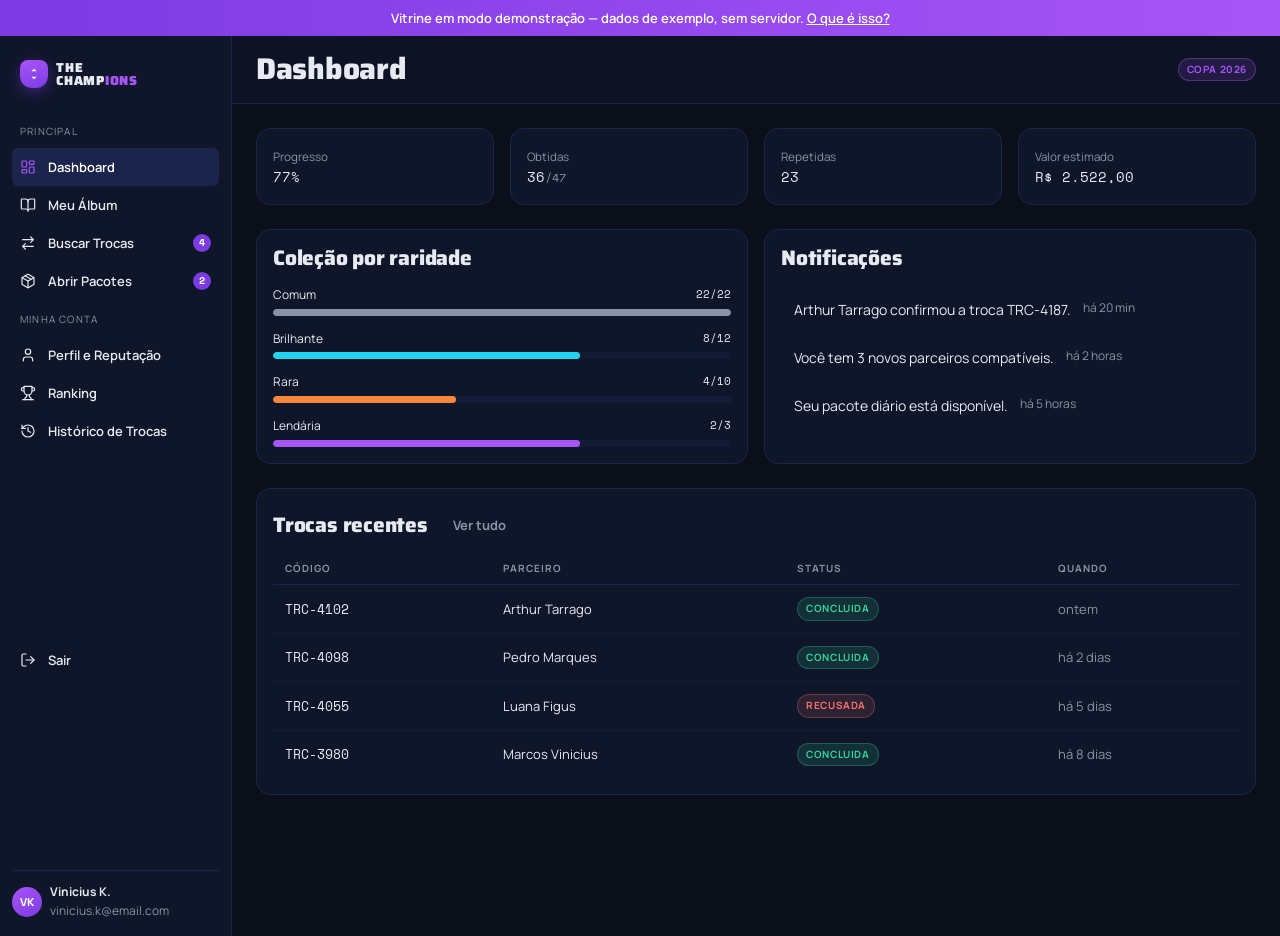
==== src/main/webapp-static/app.html @ b9e7fbf0 "Vitrine estatica para GitHub Pages O GitHub Pages so serve arquivo estatico: nao roda Java nem MySQL" ====
<!doctype html>
<html lang="pt-BR">
<head>
<meta charset="UTF-8">
<meta name="viewport" content="width=device-width, initial-scale=1">
<title>The Champions</title>
<meta name="description" content="Marketplace peer-to-peer de troca de figurinhas da Copa do Mundo 2026.">
<link rel="preconnect" href="https://fonts.googleapis.com">
<link rel="preconnect" href="https://fonts.gstatic.com" crossorigin>
<link href="https://fonts.googleapis.com/css2?family=Saira:wght@700;800;900&family=Manrope:wght@400;600;700;800&family=Space+Mono:wght@400;700&display=swap" rel="stylesheet">
<link rel="stylesheet" href="./assets/css/app.css">
<link rel="icon" href="data:image/svg+xml,<svg xmlns='http://www.w3.org/2000/svg' viewBox='0 0 24 24'><rect width='24' height='24' rx='6' fill='%237C3AE3'/><path d='M12 5l4 4h-8zM12 19l-4-4h8z' fill='white'/></svg>">
<style>
  /* Faixa que avisa que a vitrine roda sem backend. Sai sozinha quando a API responde. */
  .faixa-demo{background:linear-gradient(90deg,#7C3AE3,#A855F7);color:#fff;padding:8px 16px;
    font-size:13px;text-align:center;font-weight:600}
  .faixa-demo a{color:#fff;text-decoration:underline}
  .app.com-faixa{min-height:calc(100vh - 37px)}
</style>
</head>
<body>

<div id="sprite"></div>
<div id="faixa"></div>
<div class="app" id="app"></div>

<script type="module">
import { api } from './assets/js/api.js';
import { carta, escapar, moeda } from './assets/js/components.js';

const raiz = document.getElementById('app');

// ---------------------------------------------------------------- utilidades

const icone = n => `<svg class="icone"><use href="#i-${n}"/></svg>`;

function iniciais(nome) {
  return nome.split(/\s+/).slice(0, 2).map(p => p[0]).join('').toUpperCase();
}

const ROTAS = [
  ['dashboard', 'Dashboard',            'dashboard', 'Principal'],
  ['album',     'Meu Álbum',            'album',     'Principal'],
  ['trocas',    'Buscar Trocas',        'troca',     'Principal'],
  ['pacotes',   'Abrir Pacotes',        'pacote',    'Principal'],
  ['perfil',    'Perfil e Reputação',   'usuario',   'Minha conta'],
  ['ranking',   'Ranking',              'ranking',   'Minha conta'],
  ['historico', 'Histórico de Trocas',  'historico', 'Minha conta']
];

function sidebar(ativa, usuario, contadores) {
  const grupo = titulo => {
    const itens = ROTAS.filter(r => r[3] === titulo).map(([id, rotulo, ic]) => {
      const n = contadores[id];
      return `<a href="#/${id}" class="nav-item ${ativa === id ? 'ativo' : ''}">
                ${icone(ic)} ${rotulo}
                ${n ? `<span class="nav-badge">${n}</span>` : ''}
              </a>`;
    }).join('');
    return `<div class="nav-grupo">${titulo}</div><nav>${itens}</nav>`;
  };

  return `
  <aside class="sidebar">
    <a href="#/dashboard" class="marca" style="text-decoration:none;color:inherit">
      <span class="escudo"><svg class="icone" viewBox="0 0 24 24">
        <path d="M12 4l4 4h-8zM12 20l-4-4h8z" fill="currentColor" stroke="none"/></svg></span>
      <span class="marca-nome">The<br>Champ<span>ions</span></span>
    </a>
    ${grupo('Principal')}
    ${grupo('Minha conta')}
    <div style="margin-top:auto"></div>
    <nav><a href="#/sair" class="nav-item">${icone('sair')} Sair</a></nav>
    <div class="sidebar-rodape">
      <span class="avatar">${iniciais(usuario.nome)}</span>
      <span style="min-width:0">
        <b style="display:block;font-size:12px">${escapar(usuario.nome)}</b>
        <small class="secundario pequeno" style="display:block;white-space:nowrap;overflow:hidden;text-overflow:ellipsis">${escapar(usuario.email)}</small>
      </span>
    </div>
  </aside>`;
}

function topbar(titulo) {
  return `<div class="topbar">
    <div class="topbar-titulo"><h1>${escapar(titulo)}</h1></div>
    <div class="topbar-dir"><span class="tag tag-roxo">Copa 2026</span></div>
  </div>`;
}

/** Monta a moldura (sidebar + topbar) em volta do conteudo da tela. */
async function moldura(rotaAtiva, titulo, corpoHtml) {
  const [usuario, pacotes, matches] = await Promise.all([
    api.usuario(), api.pacotes(), api.matches()
  ]);
  const contadores = {
    pacotes: pacotes.filter(p => p.disponivel).length,
    trocas: matches.length
  };
  raiz.innerHTML = sidebar(rotaAtiva, usuario, contadores)
    + `<main class="conteudo">${topbar(titulo)}<div class="pagina">${corpoHtml}</div></main>`;
}

// -------------------------------------------------------------------- telas

async function telaDashboard() {
  const [resumo, notificacoes, historico] = await Promise.all([
    api.resumo(), api.notificacoes(), api.historico()
  ]);

  const barras = resumo.porRaridade.map(r => `
    <div>
      <div style="display:flex;justify-content:space-between;font-size:12px;margin-bottom:4px">
        <span>${r.raridade.nomeExibicao}</span>
        <span class="mono-min">${r.obtidas}/${r.total}</span>
      </div>
      <div class="barra"><i style="width:0;background:${r.raridade.corHex}"
           data-alvo="${Math.round(r.obtidas / r.total * 100)}%"></i></div>
    </div>`).join('');

  const avisos = notificacoes.map(n => `
    <div class="notificacao">
      <span>${escapar(n.texto)}</span>
      <small class="secundario pequeno">${escapar(n.quando)}</small>
    </div>`).join('');

  const linhas = historico.slice(0, 4).map(t => `
    <tr>
      <td class="mono-min">${escapar(t.codigo)}</td>
      <td>${escapar(t.parceiro)}</td>
      <td><span class="tag ${t.status === 'CONCLUIDA' ? 'tag-sucesso' : 'tag-erro'}">${escapar(t.status)}</span></td>
      <td class="secundario">${escapar(t.quando)}</td>
    </tr>`).join('');

  await moldura('dashboard', 'Dashboard', `
    <div class="grade grade-4">
      <div class="card"><small class="secundario">Progresso</small>
        <div class="num percentual">${resumo.percentual}%</div></div>
      <div class="card"><small class="secundario">Obtidas</small>
        <div class="num">${resumo.obtidas}<small class="secundario">/${resumo.total}</small></div></div>
      <div class="card"><small class="secundario">Repetidas</small>
        <div class="num">${resumo.repetidas}</div></div>
      <div class="card"><small class="secundario">Valor estimado</small>
        <div class="num">${moeda(resumo.valorEstimado)}</div></div>
    </div>

    <div class="grade grade-2" style="margin-top:24px">
      <section class="card">
        <div class="card-cabecalho"><h2>Coleção por raridade</h2></div>
        <div class="quebra-raridade" style="display:grid;gap:14px">${barras}</div>
      </section>
      <section class="card">
        <div class="card-cabecalho"><h2>Notificações</h2></div>
        ${avisos}
      </section>
    </div>

    <section class="card" style="margin-top:24px">
      <div class="card-cabecalho"><h2>Trocas recentes</h2>
        <a href="#/historico" class="btn btn-fantasma">Ver tudo</a></div>
      <div class="rolagem-x">
        <table class="tabela">
          <thead><tr><th>Código</th><th>Parceiro</th><th>Status</th><th>Quando</th></tr></thead>
          <tbody>${linhas}</tbody>
        </table>
      </div>
    </section>`);

  // Anima as barras depois da pintura, senao a transicao nao dispara.
  requestAnimationFrame(() => {
    document.querySelectorAll('.barra > i').forEach(b => b.style.width = b.dataset.alvo);
  });
}

async function telaAlbum(filtros) {
  const lista = await api.album(filtros);
  const todas = await api.album({});

  const selecoes = [...new Set(todas.map(f => f.siglaSelecao))];
  const filtroLink = (chave, valor, rotulo) => {
    const f = { ...filtros };
    if (valor === null) delete f[chave]; else f[chave] = valor;
    const ativo = (filtros[chave] || null) === valor;
    const qs = new URLSearchParams(f).toString();
    return `<a href="#/album${qs ? '?' + qs : ''}" class="filtro ${ativo ? 'ativo' : ''}">${rotulo}</a>`;
  };

  const cartas = lista.length
    ? lista.map(f => carta(f, { mostrarStatus: true })).join('')
    : `<p class="vazio">Nenhuma figurinha com esse filtro.</p>`;

  await moldura('album', 'Meu Álbum', `
    <div class="filtros">
      ${filtroLink('status', null, 'Todas')}
      ${filtroLink('status', 'obtidas', 'Obtidas')}
      ${filtroLink('status', 'faltantes', 'Faltantes')}
      ${filtroLink('status', 'repetidas', 'Repetidas')}
    </div>
    <div class="filtros" style="margin-top:8px">
      ${filtroLink('selecao', null, 'Todas as seleções')}
      ${selecoes.map(s => filtroLink('selecao', s, s)).join('')}
    </div>
    <p class="secundario pequeno" style="margin:16px 0">${lista.length} figurinha(s)</p>
    <div class="grade-figurinhas">${cartas}</div>`);
}

async function telaPacotes() {
  const pacotes = await api.pacotes();

  const cards = pacotes.map(p => `
    <div class="pacote-card ${p.disponivel ? '' : 'apenas-leitor'}">
      <div class="deck">${icone('pacote')}</div>
      <h3>${escapar(p.nome)}</h3>
      <p class="secundario pequeno">${escapar(p.descricao)}</p>
      ${p.disponivel
        ? `<button class="btn btn-primario btn-bloco" data-abrir="${p.id}">Abrir pacote</button>`
        : `<button class="btn btn-secundario btn-bloco" disabled>Indisponível</button>`}
    </div>`).join('');

  await moldura('pacotes', 'Abrir Pacotes', `
    <div id="revelacao"></div>
    <div class="grade grade-3">${cards}</div>`);

  raiz.querySelectorAll('[data-abrir]').forEach(botao => {
    botao.addEventListener('click', async () => {
      const cartas = await api.abrirPacote(botao.dataset.abrir);
      const alvo = document.getElementById('revelacao');
      alvo.innerHTML = `
        <section class="card" style="margin-bottom:24px">
          <div class="card-cabecalho"><h2>Seu pacote</h2></div>
          <div class="revelacao">
            ${cartas.map(f => `<div class="carta-flip">${carta(f, {
                etiqueta: f.novaNoAlbum ? 'NOVA' : ''
              })}</div>`).join('')}
          </div>
        </section>`;
      alvo.scrollIntoView({ behavior: 'smooth', block: 'start' });
      // Vira uma carta a cada 320ms, igual ao revelacao.js do backend.
      alvo.querySelectorAll('.carta-flip').forEach((c, i) => {
        setTimeout(() => c.classList.add('virada'), 320 * (i + 1));
      });
    });
  });
}

async function telaTrocas() {
  const matches = await api.matches();

  const cards = matches.map(m => `
    <article class="match">
      <div class="card-cabecalho">
        <div>
          <b>${escapar(m.nome)}</b>
          <small class="secundario pequeno" style="display:block">
            ${icone('ranking')} reputação ${m.reputacao.toFixed(1)}
          </small>
        </div>
        <span class="tag ${m.qualidade === 'Troca justa' ? 'tag-sucesso' : 'tag-aviso'}">${escapar(m.qualidade)}</span>
      </div>
      <div class="troca-lados">
        <div>
          <small class="secundario">Você recebe</small>
          <div class="grade-figurinhas">${m.recebo.map(f => carta(f)).join('')}</div>
        </div>
        <div>
          <small class="secundario">Você envia</small>
          <div class="grade-figurinhas">${m.envio.map(f => carta(f)).join('')}</div>
        </div>
      </div>
      <a href="#/troca?codigo=${m.codigo}" class="btn btn-primario btn-bloco">Abrir negociação ${escapar(m.codigo)}</a>
    </article>`).join('');

  await moldura('trocas', 'Buscar Trocas', matches.length
    ? `<p class="secundario pequeno" style="margin-bottom:16px">${matches.length} parceiro(s) compatível(is)</p>
       <div class="grade-lista">${cards}</div>`
    : `<p class="vazio">Nenhum parceiro compatível no momento.</p>`);
}

async function telaNegociacao(codigo) {
  const matches = await api.matches();
  const m = matches.find(x => x.codigo === codigo) || matches[0];
  if (!m) { location.hash = '#/trocas'; return; }

  const etapas = ['Proposta', 'Você confirma', 'Parceiro confirma', 'Concluída'];

  await moldura('trocas', `Negociação ${m.codigo}`, `
    <div id="aviso"></div>
    <div class="stepper">
      ${etapas.map((e, i) => `<div class="etapa ${i === 0 ? 'feita' : ''}" data-etapa="${i}">
          <span class="num">${i + 1}</span> ${e}</div>`).join('')}
    </div>
    <div class="negociacao" style="margin-top:24px">
      <section class="card">
        <div class="card-cabecalho"><h2>Você recebe</h2></div>
        <div class="grade-figurinhas">${m.recebo.map(f => carta(f)).join('')}</div>
      </section>
      <section class="card" style="text-align:center">
        <div class="card-cabecalho"><h2>Resumo</h2></div>
        <p class="secundario pequeno">Parceiro</p>
        <b>${escapar(m.nome)}</b>
        <p class="secundario pequeno" style="margin-top:12px">Avaliação da troca</p>
        <span class="tag ${m.qualidade === 'Troca justa' ? 'tag-sucesso' : 'tag-aviso'}">${escapar(m.qualidade)}</span>
        <p class="secundario pequeno" style="margin-top:16px">O parceiro já confirmou.</p>
        <button class="btn btn-sucesso btn-bloco" id="confirmar" style="margin-top:8px">Confirmar troca</button>
      </section>
      <section class="card">
        <div class="card-cabecalho"><h2>Você envia</h2></div>
        <div class="grade-figurinhas">${m.envio.map(f => carta(f)).join('')}</div>
      </section>
    </div>`);

  document.getElementById('confirmar').addEventListener('click', async e => {
    await api.confirmarTroca(m.codigo);
    document.querySelectorAll('.etapa').forEach(el => el.classList.add('feita'));
    document.getElementById('aviso').innerHTML =
      `<div class="alerta alerta-sucesso">Troca ${escapar(m.codigo)} concluída com sucesso.</div>`;
    e.target.disabled = true;
    e.target.textContent = 'Troca concluída';
    window.scrollTo({ top: 0, behavior: 'smooth' });
  });
}

async function telaPerfil() {
  const [usuario, resumo] = await Promise.all([api.usuario(), api.resumo()]);
  const raras = (await api.album({}))
    .filter(f => f.quantidade > 0 && f.raridade.ordem >= 3)
    .slice(0, 6);

  await moldura('perfil', 'Perfil e Reputação', `
    <div class="grade-perfil">
      <section class="card" style="text-align:center">
        <span class="avatar-g">${iniciais(usuario.nome)}</span>
        <h2 style="margin-top:12px">${escapar(usuario.nome)}</h2>
        <p class="secundario pequeno">${escapar(usuario.email)}</p>
        <p style="margin-top:12px"><span class="tag tag-sucesso">Reputação ${usuario.reputacao.toFixed(1)}</span></p>
      </section>
      <section class="card">
        <div class="card-cabecalho"><h2>Resumo da coleção</h2></div>
        <div class="grade grade-2">
          <div><small class="secundario">Progresso</small><div class="num">${resumo.percentual}%</div></div>
          <div><small class="secundario">Obtidas</small><div class="num">${resumo.obtidas}</div></div>
          <div><small class="secundario">Faltantes</small><div class="num">${resumo.faltantes}</div></div>
          <div><small class="secundario">Repetidas</small><div class="num">${resumo.repetidas}</div></div>
        </div>
      </section>
    </div>
    <section class="card" style="margin-top:24px">
      <div class="card-cabecalho"><h2>Suas figurinhas mais raras</h2></div>
      ${raras.length
        ? `<div class="grade-figurinhas">${raras.map(f => carta(f, { mostrarStatus: true })).join('')}</div>`
        : `<p class="vazio">Você ainda não tem figurinhas raras.</p>`}
    </section>`);
}

async function telaRanking() {
  const ranking = await api.ranking();
  const linhas = ranking.map(r => `
    <tr>
      <td class="mono-min">${r.posicao}º</td>
      <td>${escapar(r.nome)}</td>
      <td>${r.figurinhas}</td>
      <td>${r.trocas}</td>
      <td><span class="tag tag-sucesso">${r.reputacao.toFixed(1)}</span></td>
    </tr>`).join('');

  await moldura('ranking', 'Ranking', `
    <section class="card">
      <div class="card-cabecalho"><h2>Melhores colecionadores</h2></div>
      <div class="rolagem-x">
        <table class="tabela">
          <thead><tr><th>#</th><th>Colecionador</th><th>Figurinhas</th><th>Trocas</th><th>Reputação</th></tr></thead>
          <tbody>${linhas}</tbody>
        </table>
      </div>
    </section>`);
}

async function telaHistorico() {
  const historico = await api.historico();
  const linhas = historico.map(t => `
    <tr>
      <td class="mono-min">${escapar(t.codigo)}</td>
      <td>${escapar(t.parceiro)}</td>
      <td><span class="tag ${t.status === 'CONCLUIDA' ? 'tag-sucesso' : 'tag-erro'}">${escapar(t.status)}</span></td>
      <td>${t.recebidas}</td>
      <td>${t.enviadas}</td>
      <td class="secundario">${escapar(t.quando)}</td>
    </tr>`).join('');

  await moldura('historico', 'Histórico de Trocas', `
    <section class="card">
      <div class="card-cabecalho"><h2>Todas as negociações</h2></div>
      <div class="rolagem-x">
        <table class="tabela">
          <thead><tr><th>Código</th><th>Parceiro</th><th>Status</th><th>Recebidas</th><th>Enviadas</th><th>Quando</th></tr></thead>
          <tbody>${linhas}</tbody>
        </table>
      </div>
    </section>`);
}

// ------------------------------------------------------------------ roteador

const TELAS = {
  dashboard: telaDashboard,
  album:     telaAlbum,
  pacotes:   telaPacotes,
  trocas:    telaTrocas,
  troca:     telaNegociacao,
  perfil:    telaPerfil,
  ranking:   telaRanking,
  historico: telaHistorico
};

async function rotear() {
  const bruto = (location.hash || '#/dashboard').slice(2);
  const [nome, query] = bruto.split('?');
  const params = Object.fromEntries(new URLSearchParams(query || ''));

  if (nome === 'sair') { api.sair(); location.href = './index.html'; return; }

  const tela = TELAS[nome] || telaDashboard;
  try {
    if (nome === 'album')      await tela(params);
    else if (nome === 'troca') await tela(params.codigo);
    else                       await tela();
    window.scrollTo(0, 0);
  } catch (erro) {
    raiz.innerHTML = `<main class="conteudo"><div class="pagina">
      <div class="alerta alerta-erro">Falha ao carregar: ${escapar(erro.message)}</div>
      <a href="#/dashboard" class="btn btn-primario">Voltar ao dashboard</a>
    </div></main>`;
  }
}

// ---------------------------------------------------------------------- boot

(async () => {
  document.getElementById('sprite').innerHTML =
    await fetch('./assets/icones.svg').then(r => r.text());

  await api.sondar();

  if (api.modoDemo) {
    document.getElementById('faixa').innerHTML =
      `<div class="faixa-demo">Vitrine em modo demonstração — dados de exemplo,
       sem servidor. <a href="./index.html">O que é isso?</a></div>`;
    document.getElementById('app').classList.add('com-faixa');
  }

  window.addEventListener('hashchange', rotear);
  await rotear();
})();
</script>
</body>
</html>
---- src/main/webapp-static/assets/css/app.css ----
/* =========================================================================
   THE CHAMPIONS — folha de estilo unica
   Identidade visual definida na Etapa 2 (Guia da Marca V1).
   Ordem: tokens -> base -> layout -> componentes -> telas -> animacao -> responsivo
   ========================================================================= */

/* -------------------------------------------------------------------------
   1. TOKENS
   ------------------------------------------------------------------------- */
:root {
  /* Paleta de marca */
  --azul-950: #0B0F1A;
  --azul-900: #0F1629;
  --azul-850: #131C36;
  --azul-800: #1B244A;
  --azul-700: #243462;
  --roxo-600: #7C3AE3;
  --roxo-400: #A855F7;
  --papel:    #E8EAF2;
  --cinza-400:#8A93A6;
  --sucesso:  #34D399;
  --erro:     #F87171;
  --aviso:    #FBBF24;

  /* Raridade — a cor da moldura comunica o valor sem depender de texto */
  --r-comum:     #8A93A8;
  --r-brilhante: #22D3EE;
  --r-rara:      #F5883D;
  --r-lendaria:  #A855F7;

  /* Escala de espacamento: 4 / 8 / 12 / 16 / 24 / 32 */
  --e1: 4px;  --e2: 8px;  --e3: 12px;
  --e4: 16px; --e6: 24px; --e8: 32px;

  --raio-sm: 6px;
  --raio:    10px;
  --raio-lg: 14px;

  --sombra-card: 0 1px 2px rgba(0,0,0,.4), 0 8px 24px rgba(0,0,0,.28);
  --sombra-alta: 0 4px 8px rgba(0,0,0,.45), 0 16px 40px rgba(0,0,0,.35);

  --transicao: 180ms cubic-bezier(.4, 0, .2, 1);

  --larg-sidebar: 232px;
}

/* -------------------------------------------------------------------------
   2. BASE
   ------------------------------------------------------------------------- */
*, *::before, *::after { box-sizing: border-box; }

html, body { height: 100%; }

body {
  margin: 0;
  background: var(--azul-950);
  color: var(--papel);
  font-family: 'Manrope', system-ui, -apple-system, 'Segoe UI', sans-serif;
  font-size: 14px;
  line-height: 1.55;
  -webkit-font-smoothing: antialiased;
}

h1, h2, h3, h4 {
  font-family: 'Saira', system-ui, sans-serif;
  font-weight: 800;
  letter-spacing: -0.01em;
  margin: 0;
  line-height: 1.15;
}
h1 { font-size: 30px; }
h2 { font-size: 21px; }
h3 { font-size: 16px; }

p { margin: 0 0 var(--e3); }

a { color: var(--roxo-400); text-decoration: none; }
a:hover { text-decoration: underline; }

/* Numeros sempre em fonte tabular: contadores nao "dancam" ao atualizar */
.num {
  font-family: 'Space Mono', ui-monospace, monospace;
  font-variant-numeric: tabular-nums;
}

.secundario { color: var(--cinza-400); }
.pequeno    { font-size: 12px; }
.mono-min   { font-family: 'Space Mono', monospace; font-size: 11px; }

/* Acessibilidade: foco de teclado sempre visivel */
:focus-visible {
  outline: 2px solid var(--roxo-400);
  outline-offset: 2px;
  border-radius: var(--raio-sm);
}

.apenas-leitor {
  position: absolute; width: 1px; height: 1px;
  overflow: hidden; clip: rect(0 0 0 0); white-space: nowrap;
}

svg.icone {
  width: 16px; height: 16px;
  stroke: currentColor; fill: none;
  stroke-width: 1.8; stroke-linecap: round; stroke-linejoin: round;
  flex: 0 0 auto;
}
svg.icone-g { width: 20px; height: 20px; }

/* -------------------------------------------------------------------------
   3. LAYOUT DA APLICACAO (sidebar + conteudo)
   ------------------------------------------------------------------------- */
.app {
  display: grid;
  grid-template-columns: var(--larg-sidebar) 1fr;
  min-height: 100vh;
}

.sidebar {
  background: var(--azul-900);
  border-right: 1px solid var(--azul-800);
  display: flex;
  flex-direction: column;
  padding: var(--e4) var(--e3);
  position: sticky;
  top: 0;
  height: 100vh;
}

.marca {
  display: flex; align-items: center; gap: var(--e2);
  padding: var(--e2) var(--e2) var(--e6);
}
.marca-nome {
  font-family: 'Saira', sans-serif;
  font-weight: 900; font-size: 13px;
  letter-spacing: .06em; line-height: 1.05;
  text-transform: uppercase;
}
.marca-nome span { color: var(--roxo-400); }

.escudo {
  width: 28px; height: 28px;
  background: linear-gradient(160deg, var(--roxo-400), var(--roxo-600));
  border-radius: 8px 8px 12px 12px;
  display: grid; place-items: center;
  color: #fff;
  box-shadow: 0 4px 14px rgba(124,58,227,.4);
}

.nav-grupo {
  font-size: 10px; letter-spacing: .12em; text-transform: uppercase;
  color: var(--cinza-400); padding: var(--e3) var(--e2) var(--e2);
}

.nav-item {
  display: flex; align-items: center; gap: var(--e3);
  padding: 9px var(--e2);
  border-radius: var(--raio-sm);
  color: var(--papel);
  font-weight: 600; font-size: 13px;
  transition: background var(--transicao), color var(--transicao);
}
.nav-item:hover { background: var(--azul-850); text-decoration: none; }
.nav-item.ativo { background: var(--azul-800); color: #fff; }
.nav-item.ativo svg { color: var(--roxo-400); }

.nav-badge {
  margin-left: auto;
  background: var(--roxo-600); color: #fff;
  font-family: 'Space Mono', monospace; font-size: 10px;
  padding: 1px 6px; border-radius: 20px;
}
.nav-badge.neutro { background: var(--azul-700); color: var(--papel); }

.sidebar-rodape {
  margin-top: auto;
  border-top: 1px solid var(--azul-800);
  padding-top: var(--e3);
  display: flex; align-items: center; gap: var(--e2);
}

.conteudo { display: flex; flex-direction: column; min-width: 0; }

.topbar {
  display: flex; align-items: center; gap: var(--e4);
  padding: var(--e4) var(--e6);
  border-bottom: 1px solid var(--azul-800);
  background: rgba(15,22,41,.72);
  backdrop-filter: blur(8px);
  position: sticky; top: 0; z-index: 20;
}

.breadcrumb {
  font-size: 11px; color: var(--cinza-400);
  display: flex; gap: var(--e2); align-items: center;
}
.breadcrumb a { color: var(--cinza-400); }
.breadcrumb .atual { color: var(--papel); }

.topbar-titulo { font-family: 'Saira', sans-serif; font-weight: 800; font-size: 17px; }

.topbar-dir { margin-left: auto; display: flex; align-items: center; gap: var(--e3); }

.busca {
  display: flex; align-items: center; gap: var(--e2);
  background: var(--azul-850);
  border: 1px solid var(--azul-800);
  border-radius: 20px;
  padding: 6px var(--e3);
  color: var(--cinza-400);
  min-width: 250px;
}
.busca input {
  background: none; border: 0; outline: none;
  color: var(--papel); font: inherit; font-size: 12px; width: 100%;
}
.busca input::placeholder { color: var(--cinza-400); }

.sino { position: relative; color: var(--papel); display: grid; place-items: center; }
.sino .ponto {
  position: absolute; top: -1px; right: -1px;
  width: 7px; height: 7px; border-radius: 50%;
  background: var(--erro); border: 1.5px solid var(--azul-900);
}

.pagina { padding: var(--e6); flex: 1; }

.rodape {
  border-top: 1px solid var(--azul-800);
  padding: var(--e4) var(--e6);
  display: flex; flex-wrap: wrap; gap: var(--e4);
  font-size: 11px; color: var(--cinza-400);
}
.rodape .dir { margin-left: auto; display: flex; gap: var(--e4); }

/* -------------------------------------------------------------------------
   4. COMPONENTES
   ------------------------------------------------------------------------- */
.card {
  background: var(--azul-900);
  border: 1px solid var(--azul-800);
  border-radius: var(--raio-lg);
  padding: var(--e4);
}

.card-cabecalho {
  display: flex; align-items: center; gap: var(--e2);
  margin-bottom: var(--e4);
}
.card-cabecalho h3 { flex: 1; }

/* As grades sao classes (e nao style inline) de proposito: estilo inline
   ganha do @media, e a tela deixaria de colapsar no celular. */
.grade { display: grid; gap: var(--e4); }
.grade-2 { grid-template-columns: 1fr 1fr; }
.grade-3 { grid-template-columns: repeat(3, 1fr); }
.grade-4 { grid-template-columns: repeat(4, 1fr); }

.grade-painel  { grid-template-columns: 1.35fr 1fr; }   /* dashboard */
.grade-lista   { grid-template-columns: 300px 1fr; }    /* pacotes */
.grade-filtros { grid-template-columns: 1fr 250px; }    /* buscar trocas */
.grade-perfil  { grid-template-columns: 320px 1fr; }    /* perfil */

/* Tabela larga rola dentro do proprio cartao, nunca empurra a pagina. */
.rolagem-x { overflow-x: auto; max-width: 100%; -webkit-overflow-scrolling: touch; }

/* Item de grid tem min-width:auto: ele cresce ate caber o conteudo e estoura
   a pagina, em vez de deixar o filho rolar. Zerar isso e o que faz o
   .rolagem-x das tabelas realmente funcionar. */
.grade > *,
.album > *,
.negociacao > *,
.tela-acesso > * { min-width: 0; }

/* Botoes */
.btn {
  display: inline-flex; align-items: center; justify-content: center;
  gap: var(--e2);
  font-family: 'Manrope', sans-serif; font-weight: 700; font-size: 13px;
  padding: 9px var(--e4);
  border-radius: var(--raio-sm);
  border: 1px solid transparent;
  cursor: pointer;
  transition: transform var(--transicao), box-shadow var(--transicao),
              background var(--transicao), border-color var(--transicao);
  text-decoration: none;
}
.btn:hover { text-decoration: none; }

.btn-primario {
  background: linear-gradient(135deg, var(--roxo-600), #6D28D9);
  color: #fff;
  box-shadow: 0 4px 16px rgba(124,58,227,.32);
}
.btn-primario:hover { transform: translateY(-2px); box-shadow: 0 8px 22px rgba(124,58,227,.45); }

.btn-secundario {
  background: var(--azul-850);
  border-color: var(--azul-700);
  color: var(--papel);
}
.btn-secundario:hover { background: var(--azul-800); transform: translateY(-2px); }

.btn-fantasma { background: none; color: var(--cinza-400); }
.btn-fantasma:hover { color: var(--papel); }

.btn-sucesso {
  background: linear-gradient(135deg, #34D399, #10B981);
  color: #06281D;
  box-shadow: 0 4px 16px rgba(52,211,153,.28);
}
.btn-sucesso:hover { transform: translateY(-2px); box-shadow: 0 8px 22px rgba(52,211,153,.4); }

.btn-perigo { background: none; color: var(--erro); }
.btn-perigo:hover { background: rgba(248,113,113,.1); }

.btn[disabled], .btn.desabilitado {
  opacity: .5; cursor: not-allowed; transform: none !important; box-shadow: none;
}

.btn-bloco { width: 100%; }

/* Etiquetas / chips */
.tag {
  display: inline-flex; align-items: center; gap: var(--e1);
  font-size: 10px; font-weight: 700; letter-spacing: .06em;
  text-transform: uppercase;
  padding: 3px 8px; border-radius: 20px;
  border: 1px solid transparent;
}
.tag-sucesso  { background: rgba(52,211,153,.13); color: var(--sucesso); border-color: rgba(52,211,153,.3); }
.tag-aviso    { background: rgba(251,191,36,.13); color: var(--aviso);   border-color: rgba(251,191,36,.3); }
.tag-erro     { background: rgba(248,113,113,.13); color: var(--erro);   border-color: rgba(248,113,113,.3); }
.tag-roxo     { background: rgba(168,85,247,.15); color: var(--roxo-400); border-color: rgba(168,85,247,.35); }
.tag-neutro   { background: var(--azul-850); color: var(--cinza-400); border-color: var(--azul-700); }

.tag-comum     { background: rgba(138,147,168,.13); color: var(--r-comum);     border-color: rgba(138,147,168,.3); }
.tag-brilhante { background: rgba(34,211,238,.13);  color: var(--r-brilhante); border-color: rgba(34,211,238,.32); }
.tag-rara      { background: rgba(245,136,61,.13);  color: var(--r-rara);      border-color: rgba(245,136,61,.32); }
.tag-lendaria  { background: rgba(168,85,247,.15);  color: var(--r-lendaria);  border-color: rgba(168,85,247,.35); }

/* Avatar */
.avatar {
  width: 30px; height: 30px; border-radius: 50%;
  display: grid; place-items: center;
  background: linear-gradient(150deg, var(--roxo-400), var(--roxo-600));
  color: #fff; font-size: 11px; font-weight: 800;
  letter-spacing: .02em; flex: 0 0 auto;
}
.avatar-g { width: 38px; height: 38px; font-size: 13px; }

/* Barra de progresso */
.barra {
  height: 7px; background: var(--azul-850);
  border-radius: 20px; overflow: hidden;
}
.barra > i {
  display: block; height: 100%;
  background: linear-gradient(90deg, var(--roxo-600), var(--roxo-400));
  border-radius: 20px;
  width: 0;
  transition: width 900ms cubic-bezier(.22,.8,.3,1);
}
.barra.fina { height: 4px; }

/* Tabela */
.tabela { width: 100%; border-collapse: collapse; }
.tabela th {
  text-align: left; font-size: 10px; letter-spacing: .1em;
  text-transform: uppercase; color: var(--cinza-400);
  font-weight: 700; padding: 0 var(--e3) var(--e2);
  border-bottom: 1px solid var(--azul-800);
}
.tabela td { padding: var(--e3); border-bottom: 1px solid rgba(27,36,74,.55); font-size: 13px; }
.tabela tbody tr { transition: background var(--transicao); }
.tabela tbody tr:hover { background: rgba(27,36,74,.32); }
.tabela tbody tr:last-child td { border-bottom: 0; }

/* Alertas */
.alerta {
  display: flex; gap: var(--e3); align-items: flex-start;
  padding: var(--e3) var(--e4);
  border-radius: var(--raio);
  border: 1px solid;
  font-size: 13px;
  margin-bottom: var(--e4);
}
.alerta-erro    { background: rgba(248,113,113,.09); border-color: rgba(248,113,113,.32); color: #FCA5A5; }
.alerta-sucesso { background: rgba(52,211,153,.09);  border-color: rgba(52,211,153,.32);  color: #6EE7B7; }
.alerta-info    { background: rgba(168,85,247,.09);  border-color: rgba(168,85,247,.3);   color: #D8B4FE; }
.alerta-aviso   { background: rgba(251,191,36,.09);  border-color: rgba(251,191,36,.3);   color: #FCD34D; }

/* Estado vazio — toda lista tem um */
.vazio {
  text-align: center;
  padding: var(--e8) var(--e4);
  color: var(--cinza-400);
}
.vazio svg { width: 34px; height: 34px; color: var(--azul-700); margin-bottom: var(--e3); }
.vazio strong { display: block; color: var(--papel); margin-bottom: var(--e1); font-size: 14px; }

/* Formularios */
.campo { margin-bottom: var(--e4); }
.campo label {
  display: block; font-size: 11px; font-weight: 700;
  letter-spacing: .08em; text-transform: uppercase;
  color: var(--cinza-400); margin-bottom: 6px;
}
.campo input, .campo select {
  width: 100%;
  background: var(--azul-850);
  border: 1px solid var(--azul-800);
  border-radius: var(--raio-sm);
  padding: 10px var(--e3);
  color: var(--papel);
  font: inherit; font-size: 14px;
  transition: border-color var(--transicao), box-shadow var(--transicao);
}
.campo input:focus, .campo select:focus {
  outline: none;
  border-color: var(--roxo-600);
  box-shadow: 0 0 0 3px rgba(124,58,227,.18);
}
.campo .dica { font-size: 11px; color: var(--cinza-400); margin-top: 5px; }

/* Paginacao */
.paginacao { display: flex; gap: var(--e1); justify-content: center; padding: var(--e4) 0 0; }
.paginacao a, .paginacao span {
  min-width: 28px; height: 28px;
  display: grid; place-items: center;
  border-radius: var(--raio-sm);
  font-family: 'Space Mono', monospace; font-size: 12px;
  color: var(--cinza-400);
}
.paginacao a:hover { background: var(--azul-850); color: var(--papel); text-decoration: none; }
.paginacao .atual { background: var(--roxo-600); color: #fff; }

/* -------------------------------------------------------------------------
   5. FIGURINHA — o componente central do produto
   ------------------------------------------------------------------------- */
.figurinha {
  position: relative;
  background: var(--azul-850);
  border: 2px solid var(--r-comum);
  border-radius: var(--raio);
  overflow: hidden;
  aspect-ratio: 3 / 4;
  display: flex; flex-direction: column;
  transition: transform var(--transicao), box-shadow var(--transicao);
}
.figurinha:hover { transform: translateY(-2px); box-shadow: var(--sombra-alta); }

.figurinha .numero {
  position: absolute; top: 6px; left: 7px;
  font-family: 'Space Mono', monospace; font-size: 10px;
  color: var(--papel); opacity: .8; z-index: 2;
}

.figurinha .repetida {
  position: absolute; top: 5px; right: 5px; z-index: 2;
  background: var(--aviso); color: #3B2500;
  font-family: 'Space Mono', monospace; font-size: 10px; font-weight: 700;
  padding: 1px 6px; border-radius: 20px;
}

.figurinha .busto {
  flex: 1;
  display: grid; place-items: end center;
  background: radial-gradient(120% 80% at 50% 15%, rgba(255,255,255,.05), transparent 60%);
}
.figurinha .busto svg { width: 78%; height: auto; display: block; }

.figurinha .legenda {
  background: rgba(11,15,26,.86);
  padding: 6px var(--e2) 8px;
  border-top: 1px solid rgba(255,255,255,.06);
}
.figurinha .legenda b {
  display: block;
  font-family: 'Saira', sans-serif; font-weight: 700;
  font-size: 10px; letter-spacing: .04em; text-transform: uppercase;
  white-space: nowrap; overflow: hidden; text-overflow: ellipsis;
}
.figurinha .legenda small { font-size: 9px; color: var(--cinza-400); }

/* Molduras por raridade — o glow cresce com o valor */
.figurinha.r1 { border-color: var(--r-comum); }
.figurinha.r2 { border-color: var(--r-brilhante); box-shadow: 0 0 8px rgba(34,211,238,.42); }
.figurinha.r3 { border-color: var(--r-rara);      box-shadow: 0 0 10px rgba(245,136,61,.45); }
.figurinha.r4 { border-color: var(--r-lendaria);  box-shadow: 0 0 14px rgba(168,85,247,.55); }

.figurinha.r2:hover { box-shadow: 0 0 14px rgba(34,211,238,.6), var(--sombra-alta); }
.figurinha.r3:hover { box-shadow: 0 0 16px rgba(245,136,61,.62), var(--sombra-alta); }
.figurinha.r4:hover { box-shadow: 0 0 22px rgba(168,85,247,.75), var(--sombra-alta); }

/* Faltante: escurecida com "?" */
.figurinha.faltante {
  border-color: var(--azul-800) !important;
  box-shadow: none !important;
  background: #0C1122;
}
.figurinha.faltante .busto { opacity: .28; filter: grayscale(1); }
.figurinha.faltante .legenda b, .figurinha.faltante .numero { color: var(--cinza-400); }
.figurinha.faltante::after {
  content: '?';
  position: absolute; inset: 0;
  display: grid; place-items: center;
  font-family: 'Saira', sans-serif; font-weight: 900; font-size: 34px;
  color: rgba(232,234,242,.16);
  pointer-events: none;
}

.grade-figurinhas {
  display: grid;
  grid-template-columns: repeat(auto-fill, minmax(104px, 1fr));
  gap: var(--e3);
}

/* Figurinha em linha (usada nas telas de troca) */
.fig-linha {
  display: flex; align-items: center; gap: var(--e3);
  background: var(--azul-850);
  border: 1px solid var(--azul-800);
  border-left: 3px solid var(--r-comum);
  border-radius: var(--raio-sm);
  padding: var(--e3);
  transition: transform var(--transicao), border-color var(--transicao);
}
.fig-linha:hover { transform: translateY(-2px); }
.fig-linha.r2 { border-left-color: var(--r-brilhante); }
.fig-linha.r3 { border-left-color: var(--r-rara); }
.fig-linha.r4 { border-left-color: var(--r-lendaria); }
.fig-linha .mini {
  width: 30px; height: 40px; border-radius: 4px;
  border: 1.5px solid var(--r-comum);
  background: var(--azul-800); flex: 0 0 auto;
}
.fig-linha.r2 .mini { border-color: var(--r-brilhante); }
.fig-linha.r3 .mini { border-color: var(--r-rara); }
.fig-linha.r4 .mini { border-color: var(--r-lendaria); }
.fig-linha .info { flex: 1; min-width: 0; }
.fig-linha .info b {
  display: block; font-family: 'Saira', sans-serif;
  font-size: 12px; letter-spacing: .04em; text-transform: uppercase;
}
.fig-linha .info small { color: var(--cinza-400); font-size: 11px; }

/* -------------------------------------------------------------------------
   6. TELAS ESPECIFICAS
   ------------------------------------------------------------------------- */

/* --- Login / cadastro --- */
.tela-acesso {
  min-height: 100vh;
  display: grid; place-items: center;
  padding: var(--e6);
  background:
    radial-gradient(60% 50% at 20% 0%,  rgba(124,58,227,.20), transparent 60%),
    radial-gradient(50% 45% at 90% 100%, rgba(168,85,247,.13), transparent 60%),
    var(--azul-950);
}
.caixa-acesso {
  width: 100%; max-width: 400px;
  background: var(--azul-900);
  border: 1px solid var(--azul-800);
  border-radius: var(--raio-lg);
  padding: var(--e8);
  box-shadow: var(--sombra-alta);
}
.caixa-acesso .marca { justify-content: center; padding-bottom: var(--e4); }

/* --- Landing --- */
.landing-topo {
  display: flex; align-items: center; gap: var(--e6);
  padding: var(--e4) var(--e8);
  border-bottom: 1px solid var(--azul-800);
  position: sticky; top: 0; z-index: 30;
  background: rgba(11,15,26,.85); backdrop-filter: blur(10px);
}
.landing-topo nav { display: flex; gap: var(--e6); margin-left: var(--e8); font-size: 13px; }
.landing-topo nav a { color: var(--cinza-400); font-weight: 600; }
.landing-topo nav a:hover { color: var(--papel); text-decoration: none; }
.landing-topo .acoes { margin-left: auto; display: flex; align-items: center; gap: var(--e3); }

.heroi {
  padding: 72px var(--e8) var(--e8);
  max-width: 1180px; margin: 0 auto;
  display: grid; grid-template-columns: 1.05fr .95fr; gap: var(--e8);
  align-items: center;
  background:
    radial-gradient(45% 60% at 78% 40%, rgba(124,58,227,.16), transparent 62%);
}
.heroi h1 { font-size: 48px; font-weight: 900; margin-bottom: var(--e4); }
.heroi h1 em { color: var(--roxo-400); font-style: normal; }
.heroi .selo {
  display: inline-flex; align-items: center; gap: var(--e2);
  background: var(--azul-850); border: 1px solid var(--azul-700);
  border-radius: 20px; padding: 5px var(--e3);
  font-size: 11px; color: var(--cinza-400);
  margin-bottom: var(--e4);
}
.heroi .selo i {
  width: 6px; height: 6px; border-radius: 50%;
  background: var(--sucesso); display: block;
}
.heroi .chamada { max-width: 470px; color: var(--cinza-400); font-size: 15px; }

.numeros-comunidade {
  display: flex; gap: var(--e8);
  padding-top: var(--e6); margin-top: var(--e6);
  border-top: 1px solid var(--azul-800);
}
.numeros-comunidade b {
  display: block; font-family: 'Space Mono', monospace;
  font-size: 22px; font-weight: 700;
}
.numeros-comunidade small { font-size: 11px; color: var(--cinza-400); }

/* Deck de cartas flutuantes do heroi */
.deck { position: relative; height: 300px; }
.deck .figurinha {
  position: absolute; width: 148px; aspect-ratio: 3/4;
  transition: transform 300ms cubic-bezier(.22,.8,.3,1);
}
.deck .c1 { left: 2%;  top: 46px; transform: rotate(-11deg); }
.deck .c2 { left: 30%; top: 22px; transform: rotate(-3deg); }
.deck .c3 { left: 58%; top: 4px;  transform: rotate(7deg); z-index: 2; }
.deck:hover .c1 { transform: rotate(-15deg) translateY(-8px); }
.deck:hover .c2 { transform: rotate(-3deg) translateY(-14px); }
.deck:hover .c3 { transform: rotate(10deg) translateY(-8px); }

.passos { max-width: 1180px; margin: 0 auto; padding: var(--e8); }
.passo {
  background: var(--azul-900); border: 1px solid var(--azul-800);
  border-radius: var(--raio); padding: var(--e4);
  transition: transform var(--transicao), border-color var(--transicao);
}
.passo:hover { transform: translateY(-2px); border-color: var(--azul-700); }
.passo .topo { display: flex; align-items: center; margin-bottom: var(--e3); }
.passo .ic {
  width: 32px; height: 32px; border-radius: var(--raio-sm);
  display: grid; place-items: center;
  background: var(--azul-850); border: 1px solid var(--azul-700);
  color: var(--roxo-400);
}
.passo .n {
  margin-left: auto; font-family: 'Space Mono', monospace;
  font-size: 13px; color: var(--azul-700);
}
.passo h3 { font-size: 14px; margin-bottom: var(--e2); }
.passo p { font-size: 12px; color: var(--cinza-400); margin: 0; }

/* --- Dashboard --- */
.painel-progresso {
  background:
    linear-gradient(135deg, rgba(124,58,227,.22), rgba(168,85,247,.06) 55%, transparent),
    var(--azul-900);
  border: 1px solid var(--azul-700);
  border-radius: var(--raio-lg);
  padding: var(--e6);
}
.painel-progresso .percentual {
  font-family: 'Saira', sans-serif; font-weight: 900;
  font-size: 52px; line-height: 1;
}
.quebra-raridade {
  display: flex; flex-wrap: wrap;
  gap: var(--e4) var(--e8);
  margin-top: var(--e4);
}
.quebra-raridade b {
  display: block; font-family: 'Space Mono', monospace; font-size: 19px;
}
.quebra-raridade small {
  font-size: 10px; letter-spacing: .07em;
  text-transform: uppercase; color: var(--cinza-400);
}

.acao-rapida {
  display: flex; align-items: center; gap: var(--e3);
  background: var(--azul-900); border: 1px solid var(--azul-800);
  border-radius: var(--raio); padding: var(--e4);
  transition: transform var(--transicao), border-color var(--transicao);
  color: var(--papel);
}
.acao-rapida:hover {
  transform: translateY(-2px); border-color: var(--azul-700); text-decoration: none;
}
.acao-rapida .ic {
  width: 34px; height: 34px; border-radius: var(--raio-sm);
  display: grid; place-items: center;
  background: var(--azul-850); border: 1px solid var(--azul-700);
  color: var(--roxo-400); flex: 0 0 auto;
}
.acao-rapida b { display: block; font-size: 13px; }
.acao-rapida small { color: var(--cinza-400); font-size: 11px; }

.notificacao {
  display: flex; gap: var(--e3);
  padding: var(--e3);
  border-radius: var(--raio-sm);
  border: 1px solid transparent;
  transition: background var(--transicao);
}
.notificacao:hover { background: rgba(27,36,74,.35); }
.notificacao.nao-lida { background: rgba(124,58,227,.07); border-color: rgba(124,58,227,.2); }
.notificacao .ic { color: var(--roxo-400); padding-top: 2px; }
.notificacao p { font-size: 12px; margin: 0 0 3px; }
.notificacao .quando { font-family: 'Space Mono', monospace; font-size: 10px; color: var(--cinza-400); }

/* --- Album --- */
.album { display: grid; grid-template-columns: 214px 1fr; gap: var(--e4); align-items: start; }

.selecao-item {
  display: block; padding: var(--e3);
  border-radius: var(--raio-sm);
  border: 1px solid transparent;
  transition: background var(--transicao), border-color var(--transicao);
  color: var(--papel);
}
.selecao-item:hover { background: var(--azul-850); text-decoration: none; }
.selecao-item.ativa { background: var(--azul-850); border-color: var(--azul-700); }
.selecao-item .linha { display: flex; align-items: center; gap: var(--e2); margin-bottom: 6px; }
.selecao-item .sigla {
  font-family: 'Space Mono', monospace; font-size: 10px;
  background: var(--azul-800); color: var(--papel);
  padding: 1px 5px; border-radius: 4px;
}
.selecao-item .nome { font-weight: 700; font-size: 13px; flex: 1; }
.selecao-item .frac {
  font-family: 'Space Mono', monospace; font-size: 11px; color: var(--cinza-400);
}

.filtros { display: flex; flex-wrap: wrap; gap: var(--e2); margin-bottom: var(--e4); }
.filtro {
  padding: 5px var(--e3); border-radius: 20px;
  border: 1px solid var(--azul-800); background: var(--azul-850);
  font-size: 12px; font-weight: 600; color: var(--cinza-400);
  transition: all var(--transicao);
}
.filtro:hover { color: var(--papel); border-color: var(--azul-700); text-decoration: none; }
.filtro.ativo { background: var(--roxo-600); border-color: var(--roxo-600); color: #fff; }
.filtro .cont { font-family: 'Space Mono', monospace; font-size: 10px; opacity: .8; margin-left: 3px; }

/* --- Pacotes --- */
.pacote-card {
  display: flex; gap: var(--e3);
  background: var(--azul-900); border: 1px solid var(--azul-800);
  border-radius: var(--raio); padding: var(--e3);
  margin-bottom: var(--e3);
  transition: border-color var(--transicao), transform var(--transicao);
}
.pacote-card:hover { border-color: var(--azul-700); transform: translateY(-2px); }
.pacote-card .arte {
  width: 58px; height: 74px; border-radius: var(--raio-sm);
  display: grid; place-items: center; flex: 0 0 auto;
  border: 1px solid;
}
.pacote-card .arte.especial {
  background: linear-gradient(160deg, rgba(168,85,247,.28), rgba(124,58,227,.1));
  border-color: rgba(168,85,247,.5); color: var(--roxo-400);
}
.pacote-card .arte.padrao {
  background: linear-gradient(160deg, rgba(36,52,98,.6), rgba(19,28,54,.4));
  border-color: var(--azul-700); color: var(--cinza-400);
}
.pacote-card .arte.diario {
  background: linear-gradient(160deg, rgba(52,211,153,.2), rgba(16,185,129,.05));
  border-color: rgba(52,211,153,.4); color: var(--sucesso);
}
.pacote-card.esgotado { opacity: .55; }

/* Revelacao de pacote: 7 cartas viradas */
.revelacao {
  display: grid;
  grid-template-columns: repeat(auto-fit, minmax(112px, 1fr));
  gap: var(--e3);
}
.carta-flip { perspective: 900px; aspect-ratio: 3/4; }
.carta-flip .giro {
  position: relative; width: 100%; height: 100%;
  transform-style: preserve-3d;
  transform: rotateY(180deg);
  transition: transform 620ms cubic-bezier(.3,.9,.35,1);
}
.carta-flip.virada .giro { transform: rotateY(0deg); }
.carta-flip .frente, .carta-flip .verso {
  position: absolute; inset: 0;
  backface-visibility: hidden;
  border-radius: var(--raio);
}
.carta-flip .verso {
  transform: rotateY(180deg);
  background:
    repeating-linear-gradient(45deg, rgba(124,58,227,.12) 0 8px, transparent 8px 16px),
    linear-gradient(160deg, var(--azul-850), var(--azul-900));
  border: 2px solid var(--azul-700);
  display: grid; place-items: center;
  color: var(--azul-700);
}
.carta-flip .verso span {
  font-family: 'Saira', sans-serif; font-weight: 900; font-size: 26px;
  color: rgba(168,85,247,.4);
}

/* --- Matching / trocas --- */
.match {
  background: var(--azul-900); border: 1px solid var(--azul-800);
  border-radius: var(--raio); padding: var(--e4);
  margin-bottom: var(--e3);
  transition: border-color var(--transicao);
}
.match:hover { border-color: var(--azul-700); }
.match.perfeito { border-color: rgba(168,85,247,.4); }
.match .cabecalho {
  display: flex; flex-wrap: wrap; align-items: center;
  gap: var(--e3); margin-bottom: var(--e4);
}
.match .ganho {
  margin-left: auto; text-align: center;
  background: rgba(52,211,153,.1); border: 1px solid rgba(52,211,153,.3);
  border-radius: var(--raio-sm); padding: var(--e2) var(--e3);
}
.match .ganho b {
  display: block; font-family: 'Space Mono', monospace;
  font-size: 17px; color: var(--sucesso);
}
.match .ganho small { font-size: 9px; color: var(--cinza-400); }

.troca-lados {
  display: grid; grid-template-columns: 1fr 34px 1fr;
  gap: var(--e3); align-items: center;
}
.troca-lados .seta { display: grid; place-items: center; color: var(--roxo-400); }
.troca-lados h4 {
  font-family: 'Manrope', sans-serif; font-size: 10px; font-weight: 700;
  letter-spacing: .09em; text-transform: uppercase;
  color: var(--cinza-400); margin: 0 0 var(--e2);
}

/* --- Negociacao bilateral --- */
.negociacao { display: grid; grid-template-columns: 1fr 300px 1fr; gap: var(--e4); align-items: start; }

.stepper { display: flex; flex-direction: column; gap: var(--e3); margin: var(--e4) 0; }
.etapa { display: flex; align-items: center; gap: var(--e3); font-size: 12px; }
.etapa .marca-etapa {
  width: 18px; height: 18px; border-radius: 50%;
  display: grid; place-items: center; flex: 0 0 auto;
  border: 1.5px solid var(--azul-700); color: var(--azul-700);
}
.etapa.feita .marca-etapa { background: rgba(52,211,153,.15); border-color: var(--sucesso); color: var(--sucesso); }
.etapa.atual .marca-etapa { background: rgba(251,191,36,.15); border-color: var(--aviso); color: var(--aviso); }
.etapa.feita { color: var(--papel); }
.etapa.atual { color: var(--aviso); font-weight: 700; }
.etapa.futura { color: var(--cinza-400); }
.etapa .quando { margin-left: auto; font-family: 'Space Mono', monospace; font-size: 10px; color: var(--cinza-400); }

.contador-expira {
  display: inline-flex; align-items: center; gap: var(--e2);
  background: rgba(251,191,36,.1); border: 1px solid rgba(251,191,36,.3);
  color: var(--aviso); border-radius: 20px; padding: 4px var(--e3);
  font-size: 11px;
}

/* -------------------------------------------------------------------------
   7. ANIMACAO
   ------------------------------------------------------------------------- */
@keyframes surgir {
  from { opacity: 0; transform: translateY(8px); }
  to   { opacity: 1; transform: none; }
}
.surge { animation: surgir 300ms cubic-bezier(.22,.8,.3,1) both; }

/* Lendaria: pulso que faz o item se destacar do resto do grid */
@keyframes pulso-lendaria {
  0%, 100% { box-shadow: 0 0 14px rgba(168,85,247,.5);  transform: scale(1); }
  50%      { box-shadow: 0 0 30px rgba(168,85,247,.95); transform: scale(1.035); }
}
.brilho-lendaria { animation: pulso-lendaria 1.7s ease-in-out infinite; }

@keyframes confirmado {
  0%   { transform: scale(.9); opacity: 0; }
  60%  { transform: scale(1.04); }
  100% { transform: scale(1); opacity: 1; }
}
.anima-confirmado { animation: confirmado 420ms cubic-bezier(.3,1.3,.5,1) both; }

@media (prefers-reduced-motion: reduce) {
  *, *::before, *::after {
    animation-duration: .01ms !important;
    animation-iteration-count: 1 !important;
    transition-duration: .01ms !important;
  }
  .carta-flip .giro { transform: rotateY(0deg) !important; }
}

/* -------------------------------------------------------------------------
   8. RESPONSIVO
   ------------------------------------------------------------------------- */
@media (max-width: 1180px) {
  .heroi { grid-template-columns: 1fr; }
  .deck { display: none; }
  .negociacao { grid-template-columns: 1fr; }
  .grade-3, .grade-4 { grid-template-columns: 1fr 1fr; }
  .grade-painel, .grade-lista, .grade-filtros, .grade-perfil { grid-template-columns: 1fr; }
  .album { grid-template-columns: 1fr; }
}

@media (max-width: 860px) {
  .app { grid-template-columns: 1fr; }
  .grade-2, .grade-3, .grade-4 { grid-template-columns: 1fr; }

  /* Item de grid tem min-width:auto por padrao e cresce com o conteudo.
     Sem o min-width:0 a barra lateral rolavel empurra a pagina inteira. */
  .app > * { min-width: 0; }

  .sidebar {
    position: static; height: auto;
    flex-direction: row; align-items: center;
    overflow-x: auto; gap: var(--e2);
    padding: var(--e2) var(--e3);
  }
  .sidebar nav { display: flex; gap: var(--e1); }
  .sidebar .nav-grupo, .sidebar-rodape { display: none; }
  .sidebar > div[style] { display: none; }
  .nav-item { white-space: nowrap; padding: 7px var(--e3); }
  .album { grid-template-columns: 1fr; }
  .grade-2, .grade-3 { grid-template-columns: 1fr; }
  .busca { display: none; }
  .pagina { padding: var(--e4); }
  .heroi { padding: var(--e6) var(--e4); }
  .heroi h1 { font-size: 34px; }
  .numeros-comunidade { gap: var(--e4); flex-wrap: wrap; }
  .troca-lados { grid-template-columns: 1fr; }
  .troca-lados .seta { transform: rotate(90deg); }
  .landing-topo nav { display: none; }
}
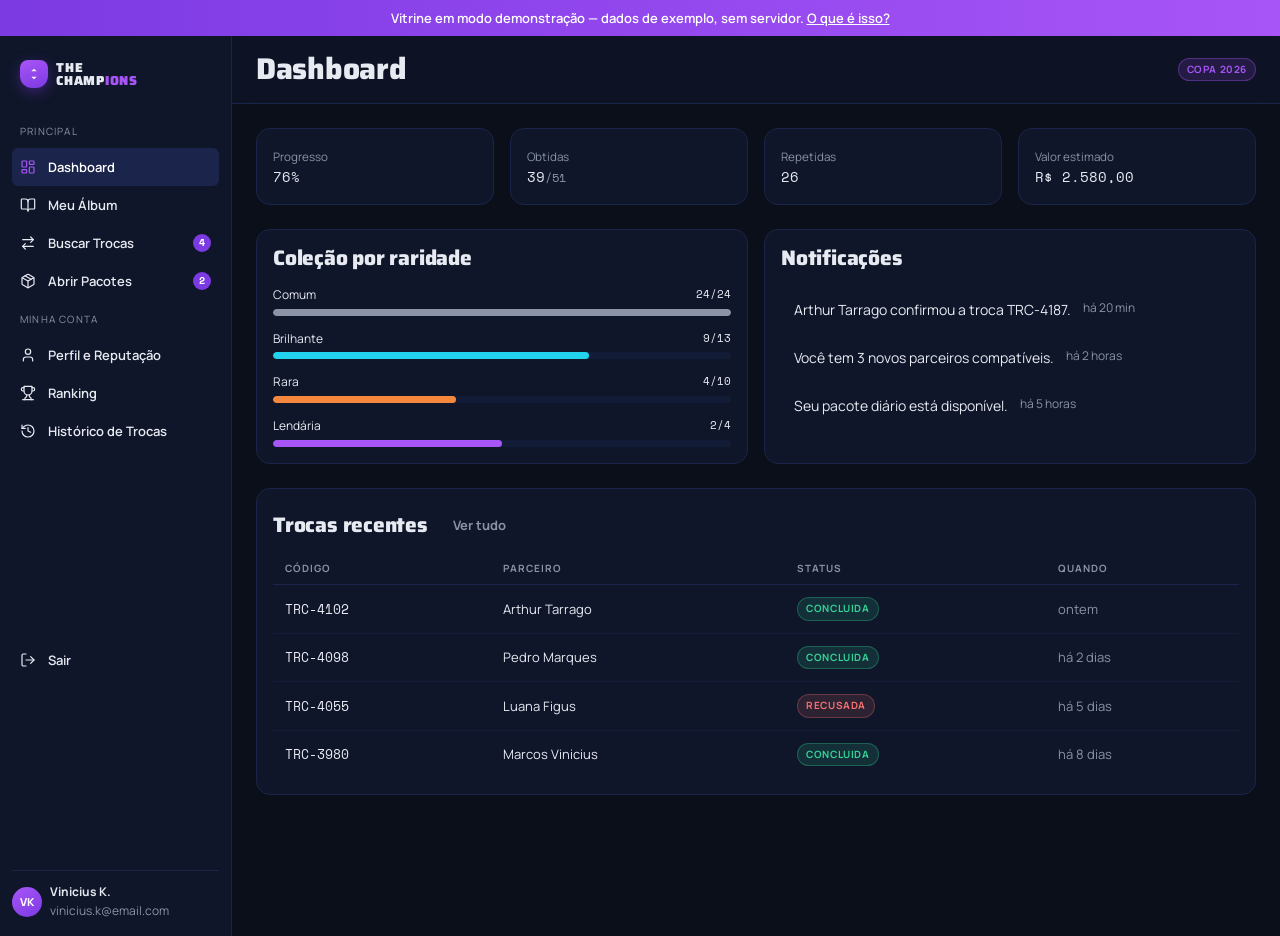
==== commit 549fbe4e: "API JSON, CORS e login na vitrine Fecha o que faltava para a vitrine estatica consumir o backend rea" ====
--- a/src/main/webapp-static/app.html
+++ b/src/main/webapp-static/app.html
@@ -246,7 +246,7 @@
 async function telaTrocas() {
   const matches = await api.matches();
 
-  const cards = matches.map(m => `
+  const cards = matches.map((m, i) => `
     <article class="match">
       <div class="card-cabecalho">
         <div>
@@ -267,18 +267,34 @@
           <div class="grade-figurinhas">${m.envio.map(f => carta(f)).join('')}</div>
         </div>
       </div>
-      <a href="#/troca?codigo=${m.codigo}" class="btn btn-primario btn-bloco">Abrir negociação ${escapar(m.codigo)}</a>
+      <button class="btn btn-primario btn-bloco" data-propor="${i}">
+        ${m.codigo ? 'Abrir negociação ' + escapar(m.codigo) : 'Propor troca'}
+      </button>
     </article>`).join('');
 
   await moldura('trocas', 'Buscar Trocas', matches.length
     ? `<p class="secundario pequeno" style="margin-bottom:16px">${matches.length} parceiro(s) compatível(is)</p>
        <div class="grade-lista">${cards}</div>`
     : `<p class="vazio">Nenhum parceiro compatível no momento.</p>`);
+
+  // A troca so passa a existir quando o usuario propoe: e a proposta que gera o
+  // codigo com que a tela de negociacao trabalha.
+  raiz.querySelectorAll('[data-propor]').forEach(botao => {
+    botao.addEventListener('click', async () => {
+      botao.disabled = true;
+      try {
+        const { codigo } = await api.proporTroca(matches[botao.dataset.propor]);
+        location.hash = `#/troca?codigo=${codigo}`;
+      } catch (erro) {
+        botao.disabled = false;
+        botao.textContent = 'Falhou: ' + erro.message;
+      }
+    });
+  });
 }
 
 async function telaNegociacao(codigo) {
-  const matches = await api.matches();
-  const m = matches.find(x => x.codigo === codigo) || matches[0];
+  const m = await api.troca(codigo);
   if (!m) { location.hash = '#/trocas'; return; }
 
   const etapas = ['Proposta', 'Você confirma', 'Parceiro confirma', 'Concluída'];
@@ -300,8 +316,15 @@
         <b>${escapar(m.nome)}</b>
         <p class="secundario pequeno" style="margin-top:12px">Avaliação da troca</p>
         <span class="tag ${m.qualidade === 'Troca justa' ? 'tag-sucesso' : 'tag-aviso'}">${escapar(m.qualidade)}</span>
-        <p class="secundario pequeno" style="margin-top:16px">O parceiro já confirmou.</p>
-        <button class="btn btn-sucesso btn-bloco" id="confirmar" style="margin-top:8px">Confirmar troca</button>
+        <p class="secundario pequeno" style="margin-top:16px">
+          ${m.parceiroConfirmou === false
+              ? 'Aguardando a confirmação do parceiro.'
+              : 'O parceiro já confirmou.'}
+        </p>
+        <button class="btn btn-sucesso btn-bloco" id="confirmar" style="margin-top:8px"
+                ${m.euConfirmei ? 'disabled' : ''}>
+          ${m.euConfirmei ? 'Você já confirmou' : 'Confirmar troca'}
+        </button>
       </section>
       <section class="card">
         <div class="card-cabecalho"><h2>Você envia</h2></div>
@@ -310,12 +333,20 @@
     </div>`);
 
   document.getElementById('confirmar').addEventListener('click', async e => {
-    await api.confirmarTroca(m.codigo);
-    document.querySelectorAll('.etapa').forEach(el => el.classList.add('feita'));
-    document.getElementById('aviso').innerHTML =
-      `<div class="alerta alerta-sucesso">Troca ${escapar(m.codigo)} concluída com sucesso.</div>`;
     e.target.disabled = true;
-    e.target.textContent = 'Troca concluída';
+    const r = await api.confirmarTroca(m.codigo);
+
+    // AGUARDANDO_OUTRO: minha confirmacao entrou, mas a troca so executa quando
+    // o outro lado confirmar tambem. Dizer "concluida" aqui seria mentira.
+    const executou = r.ok !== false && r.resultado !== 'AGUARDANDO_OUTRO';
+
+    document.querySelectorAll('.etapa').forEach((el, i) => {
+      if (executou || i < 2) el.classList.add('feita');
+    });
+    document.getElementById('aviso').innerHTML = executou
+      ? `<div class="alerta alerta-sucesso">Troca ${escapar(m.codigo)} concluída com sucesso.</div>`
+      : `<div class="alerta alerta-info">Sua confirmação foi registrada. A troca executa quando ${escapar(m.nome)} confirmar.</div>`;
+    e.target.textContent = executou ? 'Troca concluída' : 'Aguardando o parceiro';
     window.scrollTo({ top: 0, behavior: 'smooth' });
   });
 }
@@ -399,6 +430,54 @@
     </section>`);
 }
 
+/**
+ * Só aparece quando há backend de verdade: no modo demonstração não existe o
+ * que autenticar. Sem esta tela, abrir a vitrine com o Tomcat no ar e sem token
+ * dava uma sequência de 401 e nenhuma forma de entrar.
+ */
+async function telaLogin(erroAnterior) {
+  raiz.innerHTML = `
+    <main class="conteudo" style="grid-column:1/-1">
+      <div class="tela-acesso">
+        <div class="caixa-acesso">
+          <span class="escudo"><svg class="icone" viewBox="0 0 24 24">
+            <path d="M12 4l4 4h-8zM12 20l-4-4h8z" fill="currentColor" stroke="none"/></svg></span>
+          <h1>The Champions</h1>
+          <p class="secundario pequeno">Entre para ver o seu álbum.</p>
+          ${erroAnterior ? `<div class="alerta alerta-erro">${escapar(erroAnterior)}</div>` : ''}
+          <form id="formLogin">
+            <div class="campo">
+              <label for="email">E-mail</label>
+              <input type="email" id="email" required autocomplete="email" value="vinicius.k@email.com">
+            </div>
+            <div class="campo">
+              <label for="senha">Senha</label>
+              <input type="password" id="senha" required autocomplete="current-password" value="123456">
+            </div>
+            <button type="submit" class="btn btn-primario btn-bloco">Entrar</button>
+          </form>
+          <p class="secundario pequeno" style="margin-top:16px">
+            Conectado a <code>${escapar(api.baseURL)}</code>
+          </p>
+        </div>
+      </div>
+    </main>`;
+
+  document.getElementById('formLogin').addEventListener('submit', async ev => {
+    ev.preventDefault();
+    const botao = ev.target.querySelector('button');
+    botao.disabled = true;
+    try {
+      await api.entrar(document.getElementById('email').value,
+                       document.getElementById('senha').value);
+      location.hash = '#/dashboard';
+      await rotear();
+    } catch (erro) {
+      await telaLogin(erro.message);
+    }
+  });
+}
+
 // ------------------------------------------------------------------ roteador
 
 const TELAS = {
@@ -417,7 +496,15 @@
   const [nome, query] = bruto.split('?');
   const params = Object.fromEntries(new URLSearchParams(query || ''));
 
-  if (nome === 'sair') { api.sair(); location.href = './index.html'; return; }
+  if (nome === 'sair') {
+    api.sair();
+    if (api.modoDemo) { location.href = './index.html'; return; }
+    await telaLogin();
+    return;
+  }
+
+  // Com backend vivo e sem token, qualquer tela daria 401: pede o login antes.
+  if (!api.modoDemo && !api.token) { await telaLogin(); return; }
 
   const tela = TELAS[nome] || telaDashboard;
   try {
@@ -426,6 +513,9 @@
     else                       await tela();
     window.scrollTo(0, 0);
   } catch (erro) {
+    // O 401 ja limpou o token no api.js; aqui a sessao vencida vira login.
+    if (!api.modoDemo && !api.token) { await telaLogin(erro.message); return; }
+
     raiz.innerHTML = `<main class="conteudo"><div class="pagina">
       <div class="alerta alerta-erro">Falha ao carregar: ${escapar(erro.message)}</div>
       <a href="#/dashboard" class="btn btn-primario">Voltar ao dashboard</a>
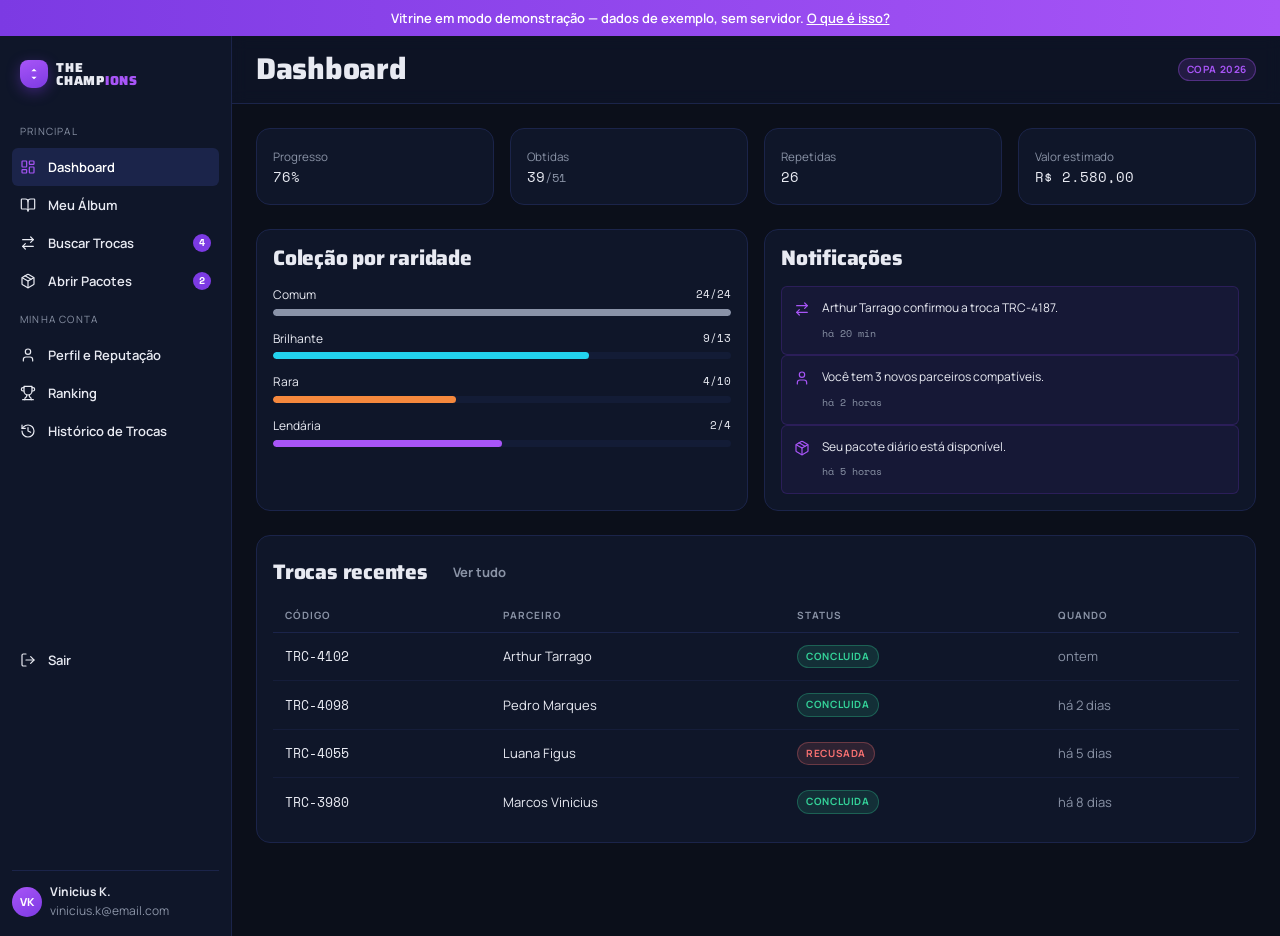
==== commit 204ab62d: "Corrigir o markup da vitrine para o que o app.css espera A vitrine reaproveita a folha de estilo da " ====
--- a/src/main/webapp-static/app.html
+++ b/src/main/webapp-static/app.html
@@ -24,19 +24,33 @@
 <div id="faixa"></div>
 <div class="app" id="app"></div>
 
+<!-- Coreografia da revelacao, compartilhada com a tela JSP. Carregada como
+     script classico (nao modulo) porque e o mesmo arquivo que o Tomcat serve. -->
+<script src="./assets/js/revelacao.js"></script>
+
 <script type="module">
 import { api } from './assets/js/api.js';
-import { carta, escapar, moeda } from './assets/js/components.js';
+import { carta, figLinha, escapar, moeda } from './assets/js/components.js';
 
 const raiz = document.getElementById('app');
 
 // ---------------------------------------------------------------- utilidades
 
-const icone = n => `<svg class="icone"><use href="#i-${n}"/></svg>`;
+const icone = (n, classe = 'icone') => `<svg class="${classe}"><use href="#i-${n}"/></svg>`;
 
 function iniciais(nome) {
   return nome.split(/\s+/).slice(0, 2).map(p => p[0]).join('').toUpperCase();
 }
+
+// O backend classifica a troca em perfeito/parcial/desigual (Match.getQualidade).
+// A tela traduz para o que o usuario lê — a string crua não serve de rótulo.
+const QUALIDADE = {
+  perfeito: ['tag-sucesso', 'Troca equilibrada'],
+  parcial:  ['tag-neutro',  'Troca parcial'],
+  desigual: ['tag-aviso',   'Você entrega mais']
+};
+const qualidadeTag    = q => (QUALIDADE[q] || QUALIDADE.parcial)[0];
+const rotuloQualidade = q => (QUALIDADE[q] || QUALIDADE.parcial)[1];
 
 const ROTAS = [
   ['dashboard', 'Dashboard',            'dashboard', 'Principal'],
@@ -81,6 +95,28 @@
   </aside>`;
 }
 
+/**
+ * Os dois lados de uma troca. O grid do CSS tem tres colunas — envio, seta,
+ * recebimento — e a do meio tem 34px: entregar so dois filhos joga o segundo
+ * lado dentro da coluna da seta e espreme a coluna inteira.
+ */
+function trocaLados(m) {
+  const coluna = (titulo, nota, itens) => `
+    <div>
+      <h4>${titulo} <span class="secundario">${nota}</span></h4>
+      <div style="display:flex;flex-direction:column;gap:6px">
+        ${itens.map(figLinha).join('')}
+      </div>
+    </div>`;
+
+  return `
+    <div class="troca-lados">
+      ${coluna('Você envia', '(das suas repetidas)', m.envio)}
+      <div class="seta">${icone('troca', 'icone icone-g')}</div>
+      ${coluna('Você recebe', '(faltantes suas)', m.recebo)}
+    </div>`;
+}
+
 function topbar(titulo) {
   return `<div class="topbar">
     <div class="topbar-titulo"><h1>${escapar(titulo)}</h1></div>
@@ -118,11 +154,18 @@
            data-alvo="${Math.round(r.obtidas / r.total * 100)}%"></i></div>
     </div>`).join('');
 
-  const avisos = notificacoes.map(n => `
-    <div class="notificacao">
-      <span>${escapar(n.texto)}</span>
-      <small class="secundario pequeno">${escapar(n.quando)}</small>
-    </div>`).join('');
+  const ICONE_AVISO = { troca: 'troca', match: 'usuario', pacote: 'pacote' };
+
+  const avisos = notificacoes.length
+    ? notificacoes.map(n => `
+        <div class="notificacao ${n.lida ? '' : 'nao-lida'}">
+          <span class="ic">${icone(ICONE_AVISO[n.tipo] || 'sino')}</span>
+          <div>
+            <p>${escapar(n.texto)}</p>
+            <span class="quando">${escapar(n.quando)}</span>
+          </div>
+        </div>`).join('')
+    : '<p class="vazio">Nenhum aviso novo.</p>';
 
   const linhas = historico.slice(0, 4).map(t => `
     <tr>
@@ -147,7 +190,7 @@
     <div class="grade grade-2" style="margin-top:24px">
       <section class="card">
         <div class="card-cabecalho"><h2>Coleção por raridade</h2></div>
-        <div class="quebra-raridade" style="display:grid;gap:14px">${barras}</div>
+        <div style="display:grid;gap:14px">${barras}</div>
       </section>
       <section class="card">
         <div class="card-cabecalho"><h2>Notificações</h2></div>
@@ -207,38 +250,68 @@
 async function telaPacotes() {
   const pacotes = await api.pacotes();
 
-  const cards = pacotes.map(p => `
-    <div class="pacote-card ${p.disponivel ? '' : 'apenas-leitor'}">
-      <div class="deck">${icone('pacote')}</div>
-      <h3>${escapar(p.nome)}</h3>
-      <p class="secundario pequeno">${escapar(p.descricao)}</p>
-      ${p.disponivel
-        ? `<button class="btn btn-primario btn-bloco" data-abrir="${p.id}">Abrir pacote</button>`
-        : `<button class="btn btn-secundario btn-bloco" disabled>Indisponível</button>`}
-    </div>`).join('');
+  // .arte e o quadradinho da esquerda; a variante muda a cor conforme o tipo.
+  const ARTE = { ESPECIAL: ['especial', 'brilho'], DIARIO: ['diario', 'presente'] };
+
+  const cards = pacotes.map(p => {
+    const [variante, ic] = ARTE[p.tipo] || ['padrao', 'pacote'];
+    return `
+    <article class="pacote-card ${p.disponivel ? '' : 'esgotado'}">
+      <span class="arte ${variante}"><svg class="icone icone-g"><use href="#i-${ic}"/></svg></span>
+      <div style="flex:1;min-width:0">
+        <b style="font-family:'Saira',sans-serif;font-size:13px">${escapar(p.nome)}</b>
+        <p class="secundario pequeno" style="margin:2px 0 8px">${escapar(p.descricao)}</p>
+        ${p.disponivel
+          ? `<button class="btn ${p.tipo === 'ESPECIAL' ? 'btn-primario' : 'btn-secundario'} btn-bloco"
+                     style="padding:7px 12px;font-size:12px" data-abrir="${p.id}">
+               ${icone('pacote')} Abrir agora
+             </button>`
+          : `<button class="btn btn-secundario btn-bloco"
+                     style="padding:7px 12px;font-size:12px" disabled>Indisponível</button>`}
+      </div>
+    </article>`;
+  }).join('');
 
   await moldura('pacotes', 'Abrir Pacotes', `
     <div id="revelacao"></div>
-    <div class="grade grade-3">${cards}</div>`);
+    <section class="card">
+      <div class="card-cabecalho"><h2>Seus pacotes fechados</h2></div>
+      ${cards || '<p class="vazio">Nenhum pacote fechado no momento.</p>'}
+    </section>`);
 
   raiz.querySelectorAll('[data-abrir]').forEach(botao => {
     botao.addEventListener('click', async () => {
       const cartas = await api.abrirPacote(botao.dataset.abrir);
       const alvo = document.getElementById('revelacao');
+
+      // As tres camadas (giro/verso/frente) sao o que o CSS do flip espera:
+      // sem elas a carta aparece de uma vez, sem virar.
       alvo.innerHTML = `
         <section class="card" style="margin-bottom:24px">
           <div class="card-cabecalho"><h2>Seu pacote</h2></div>
-          <div class="revelacao">
-            ${cartas.map(f => `<div class="carta-flip">${carta(f, {
-                etiqueta: f.novaNoAlbum ? 'NOVA' : ''
-              })}</div>`).join('')}
+          <div class="revelacao" id="palco-revelacao">
+            ${cartas.map((f, i) => {
+              const lendaria = f.raridade.ordem === 4;
+              return `
+              <div class="carta-flip" data-ordem="${i}" data-lendaria="${lendaria}">
+                <div class="giro">
+                  <div class="verso"><span>?</span></div>
+                  <div class="frente">
+                    ${carta(f, {
+                      etiqueta: f.novaNoAlbum ? 'NOVA' : 'REPETIDA',
+                      classeExtra: lendaria ? 'brilho-lendaria' : ''
+                    })}
+                  </div>
+                </div>
+              </div>`;
+            }).join('')}
           </div>
         </section>`;
+
       alvo.scrollIntoView({ behavior: 'smooth', block: 'start' });
-      // Vira uma carta a cada 320ms, igual ao revelacao.js do backend.
-      alvo.querySelectorAll('.carta-flip').forEach((c, i) => {
-        setTimeout(() => c.classList.add('virada'), 320 * (i + 1));
-      });
+      // Mesma coreografia da tela JSP — stagger, suspense da lendaria e
+      // movimento reduzido vivem no revelacao.js, nao aqui.
+      window.TheChampions.revelar(document.getElementById('palco-revelacao'));
     });
   });
 }
@@ -247,26 +320,22 @@
   const matches = await api.matches();
 
   const cards = matches.map((m, i) => `
-    <article class="match">
-      <div class="card-cabecalho">
+    <article class="match ${m.qualidade === 'perfeito' ? 'perfeito' : ''}">
+      <div class="cabecalho">
+        <span class="avatar">${iniciais(m.nome)}</span>
         <div>
           <b>${escapar(m.nome)}</b>
           <small class="secundario pequeno" style="display:block">
-            ${icone('ranking')} reputação ${m.reputacao.toFixed(1)}
+            reputação ${Number(m.reputacao).toFixed(1)}
           </small>
         </div>
-        <span class="tag ${m.qualidade === 'Troca justa' ? 'tag-sucesso' : 'tag-aviso'}">${escapar(m.qualidade)}</span>
-      </div>
-      <div class="troca-lados">
-        <div>
-          <small class="secundario">Você recebe</small>
-          <div class="grade-figurinhas">${m.recebo.map(f => carta(f)).join('')}</div>
+        <span class="tag ${qualidadeTag(m.qualidade)}">${escapar(rotuloQualidade(m.qualidade))}</span>
+        <div class="ganho">
+          <b>${m.recebo.length}</b>
+          <small>faltantes resolvidas</small>
         </div>
-        <div>
-          <small class="secundario">Você envia</small>
-          <div class="grade-figurinhas">${m.envio.map(f => carta(f)).join('')}</div>
-        </div>
-      </div>
+      </div>
+      ${trocaLados(m)}
       <button class="btn btn-primario btn-bloco" data-propor="${i}">
         ${m.codigo ? 'Abrir negociação ' + escapar(m.codigo) : 'Propor troca'}
       </button>
@@ -302,8 +371,14 @@
   await moldura('trocas', `Negociação ${m.codigo}`, `
     <div id="aviso"></div>
     <div class="stepper">
-      ${etapas.map((e, i) => `<div class="etapa ${i === 0 ? 'feita' : ''}" data-etapa="${i}">
-          <span class="num">${i + 1}</span> ${e}</div>`).join('')}
+      ${etapas.map((e, i) => {
+        // Proposta e a confirmacao de quem propos ja estao feitas ao abrir a tela.
+        const feita = i === 0 || (i === 1 && m.euConfirmei !== false);
+        const atual = !feita && i === (m.euConfirmei === false ? 1 : 2);
+        return `<div class="etapa ${feita ? 'feita' : atual ? 'atual' : 'futura'}" data-etapa="${i}">
+                  <span class="marca-etapa">${feita ? '✓' : i + 1}</span> ${e}
+                </div>`;
+      }).join('')}
     </div>
     <div class="negociacao" style="margin-top:24px">
       <section class="card">
@@ -341,7 +416,10 @@
     const executou = r.ok !== false && r.resultado !== 'AGUARDANDO_OUTRO';
 
     document.querySelectorAll('.etapa').forEach((el, i) => {
-      if (executou || i < 2) el.classList.add('feita');
+      if (!executou && i >= 2) return;
+      el.classList.remove('atual', 'futura');
+      el.classList.add('feita');
+      el.querySelector('.marca-etapa').textContent = '✓';
     });
     document.getElementById('aviso').innerHTML = executou
       ? `<div class="alerta alerta-sucesso">Troca ${escapar(m.codigo)} concluída com sucesso.</div>`
@@ -439,24 +517,35 @@
   raiz.innerHTML = `
     <main class="conteudo" style="grid-column:1/-1">
       <div class="tela-acesso">
-        <div class="caixa-acesso">
-          <span class="escudo"><svg class="icone" viewBox="0 0 24 24">
-            <path d="M12 4l4 4h-8zM12 20l-4-4h8z" fill="currentColor" stroke="none"/></svg></span>
-          <h1>The Champions</h1>
-          <p class="secundario pequeno">Entre para ver o seu álbum.</p>
-          ${erroAnterior ? `<div class="alerta alerta-erro">${escapar(erroAnterior)}</div>` : ''}
-          <form id="formLogin">
+        <div class="caixa-acesso surge">
+          <span class="marca">
+            <span class="escudo"><svg class="icone" viewBox="0 0 24 24">
+              <path d="M12 4l4 4h-8zM12 20l-4-4h8z" fill="currentColor" stroke="none"/></svg></span>
+            <span class="marca-nome">The Champ<span>ions</span></span>
+          </span>
+
+          <h2 style="text-align:center;margin-bottom:4px">Entrar na sua conta</h2>
+          <p class="secundario pequeno" style="text-align:center;margin-bottom:24px">
+            Continue montando seu álbum da Copa 2026.
+          </p>
+
+          ${erroAnterior ? `<div class="alerta alerta-erro" role="alert">
+              ${icone('alerta')}<span>${escapar(erroAnterior)}</span></div>` : ''}
+
+          <form id="formLogin" novalidate>
             <div class="campo">
               <label for="email">E-mail</label>
               <input type="email" id="email" required autocomplete="email" value="vinicius.k@email.com">
             </div>
             <div class="campo">
               <label for="senha">Senha</label>
-              <input type="password" id="senha" required autocomplete="current-password" value="123456">
+              <input type="password" id="senha" required autocomplete="current-password">
             </div>
             <button type="submit" class="btn btn-primario btn-bloco">Entrar</button>
           </form>
-          <p class="secundario pequeno" style="margin-top:16px">
+
+          <p class="secundario pequeno" style="margin-top:20px;text-align:center">
+            Usuário de teste: senha <code>123456</code>.<br>
             Conectado a <code>${escapar(api.baseURL)}</code>
           </p>
         </div>
